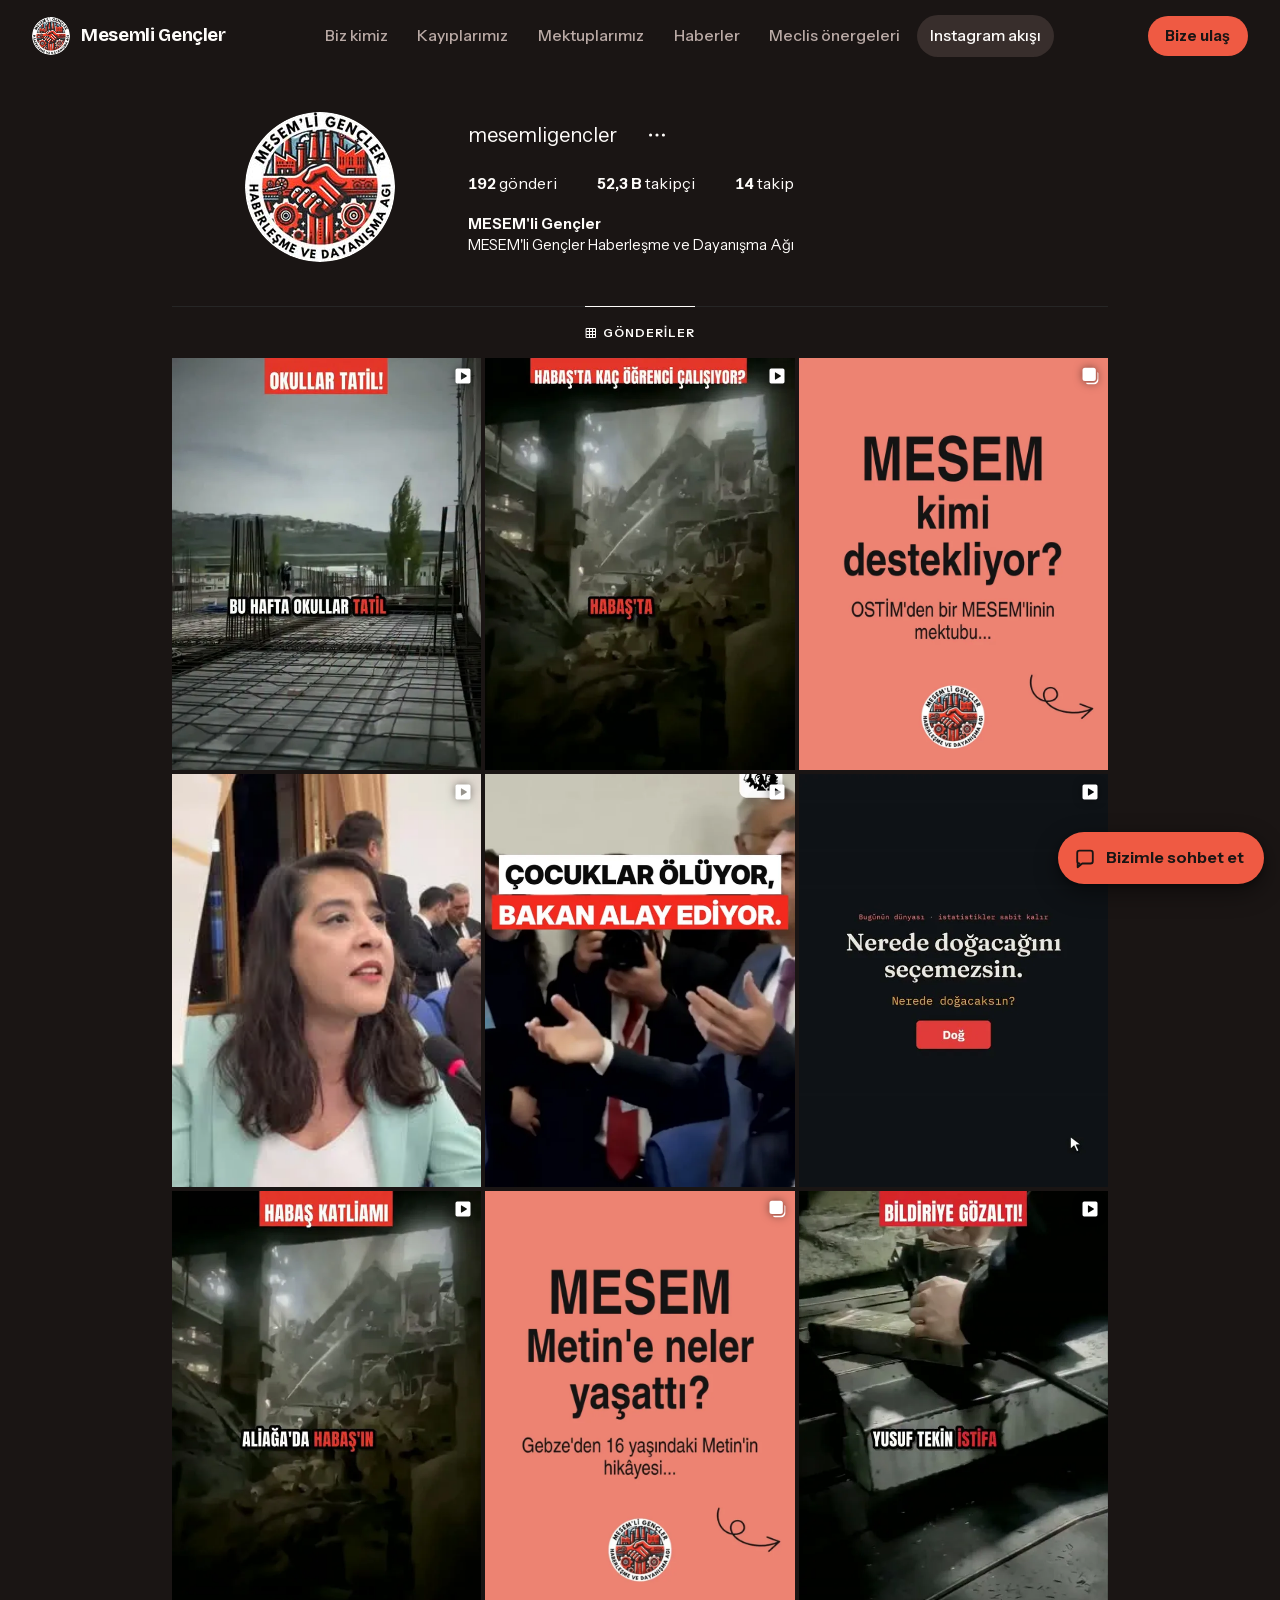
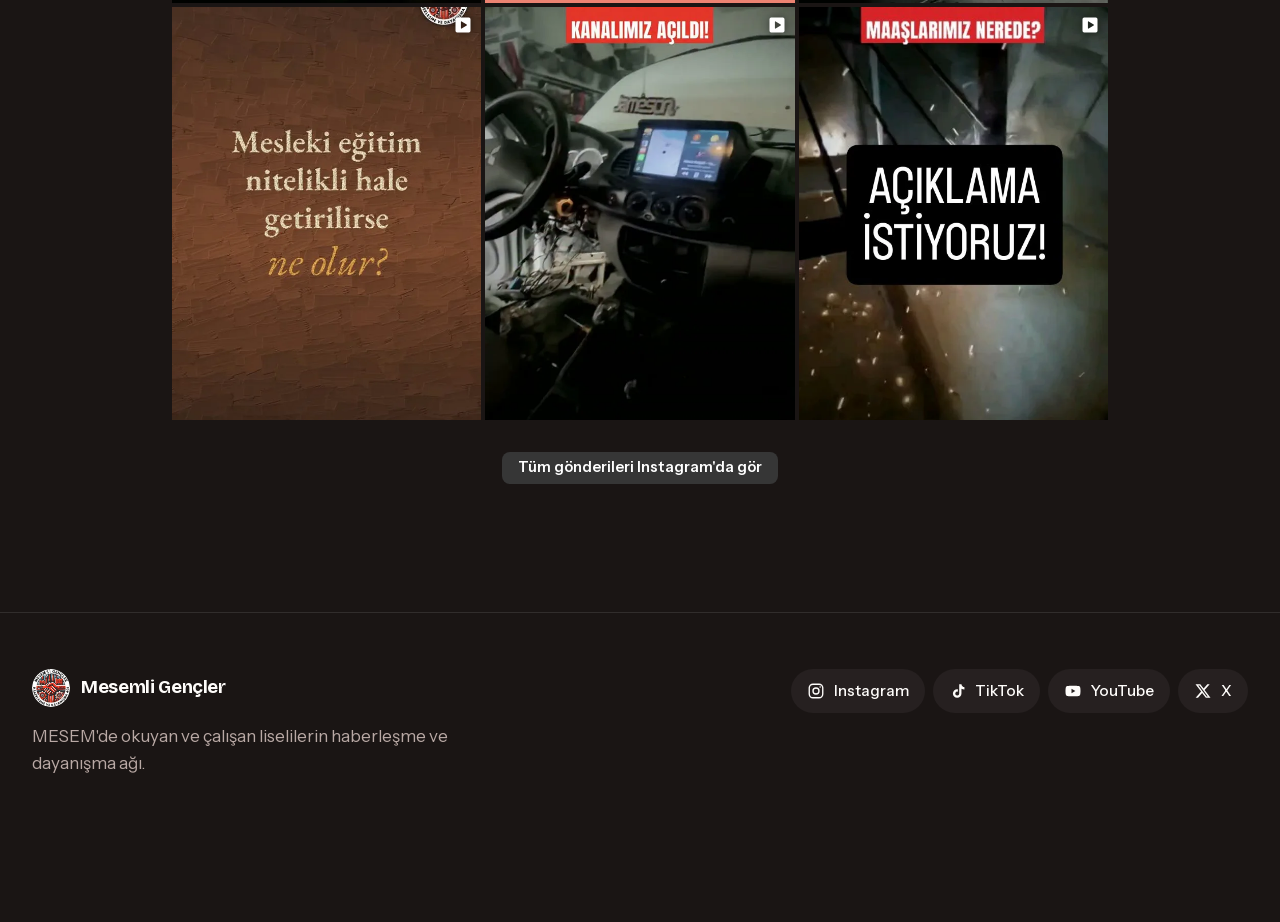
==== akis.html @ e4f3b1f0 "feat: Mesemli Gençler kampanya sitesi ilk sürüm Co-Authored-By: Claude Sonnet 5.5 <noreply@anthropic" ====
<!doctype html>
<html lang="tr">
<head>
  <meta charset="utf-8">
  <meta name="viewport" content="width=device-width, initial-scale=1">
  <title>Instagram akışı | Mesemli Gençler</title>
  <meta name="description" content="Mesemli Gençler Instagram paylaşımları.">
  <meta name="theme-color" content="#1a1514">
  <link rel="icon" href="assets/logo/profile.jpg">
  <link rel="stylesheet" href="css/site.css?v=202611180322">
  <link rel="stylesheet" href="css/carousel.css?v=202611180322">
  <link rel="stylesheet" href="css/insta.css?v=202611180322">

  <!--meta-->
  <link rel="canonical" href="https://voltran.space/mesemli-gencler/akis.html">
  <meta property="og:type" content="website">
  <meta property="og:locale" content="tr_TR">
  <meta property="og:site_name" content="Mesemli Gençler">
  <meta property="og:title" content="Instagram akışı | Mesemli Gençler">
  <meta property="og:description" content="Mesemli Gençler Instagram paylaşımları.">
  <meta property="og:url" content="https://voltran.space/mesemli-gencler/akis.html">
  <meta property="og:image" content="https://voltran.space/mesemli-gencler/og.jpg">
  <meta property="og:image:width" content="1200">
  <meta property="og:image:height" content="630">
  <meta property="og:image:alt" content="Mesemli Gençler: MESEM çocuk işçiliğidir.">
  <meta name="twitter:card" content="summary_large_image">
  <link rel="stylesheet" href="css/bot.css?v=202611180322">
  <!--/meta-->
</head>
<body data-page="akis">
  <!--header-->
  <header class="site-header">
    <div class="wrap site-header__inner">
      <a class="brand" href="./"><img src="assets/logo/profile.jpg" alt="" width="38" height="38">Mesemli Gençler</a>
      <nav class="nav" aria-label="Ana menü"><a href="biz-kimiz.html">Biz kimiz</a><a href="kayiplar.html">Kayıplarımız</a><a href="mektuplar.html">Mektuplarımız</a><a href="haberler.html">Haberler</a><a href="onergeler.html">Meclis önergeleri</a><a href="akis.html" aria-current="page">Instagram akışı</a></nav>
      <div class="header-actions">
        <a class="nav-cta" href="iletisim.html">Bize ulaş</a>
        
        <button class="menu-btn" type="button" aria-expanded="false" aria-controls="mobile-menu" aria-label="Menüyü aç"><span></span><span></span><span></span></button>
      </div>
    </div>
  </header>
  <div class="mobile-menu" id="mobile-menu">
    <nav aria-label="Mobil menü"><a href="./">Talepler</a><a href="biz-kimiz.html">Biz kimiz</a><a href="kayiplar.html">Kayıplarımız</a><a href="mektuplar.html">Mektuplarımız</a><a href="haberler.html">Haberler</a><a href="onergeler.html">Meclis önergeleri</a><a href="akis.html" aria-current="page">Instagram akışı</a></nav>
    <a class="mobile-menu__cta" href="iletisim.html">Bize ulaş</a>
    <div class="social"><a href="https://www.instagram.com/mesemligencler/" target="_blank" rel="noopener"><svg viewBox="0 0 24 24" fill="none" stroke="currentColor" stroke-width="1.8" aria-hidden="true"><rect x="3" y="3" width="18" height="18" rx="5"/><circle cx="12" cy="12" r="4"/><circle cx="17.5" cy="6.5" r="1" fill="currentColor" stroke="none"/></svg><span>Instagram</span></a><a href="https://www.tiktok.com/@mesemligencler" target="_blank" rel="noopener"><svg viewBox="0 0 24 24" fill="currentColor" aria-hidden="true"><path d="M16.6 3c.4 2.2 1.8 3.7 4 4v3.1c-1.5 0-2.9-.4-4-1.1v6.3a5.7 5.7 0 1 1-5.7-5.7c.3 0 .6 0 .9.1v3.2a2.6 2.6 0 1 0 1.8 2.4V3h3Z"/></svg><span>TikTok</span></a><a href="https://www.youtube.com/@MESEMliGencler2024" target="_blank" rel="noopener"><svg viewBox="0 0 24 24" fill="currentColor" aria-hidden="true"><path d="M21.6 7.2a2.5 2.5 0 0 0-1.8-1.8C18.2 5 12 5 12 5s-6.2 0-7.8.4A2.5 2.5 0 0 0 2.4 7.2C2 8.8 2 12 2 12s0 3.2.4 4.8a2.5 2.5 0 0 0 1.8 1.8C5.8 19 12 19 12 19s6.2 0 7.8-.4a2.5 2.5 0 0 0 1.8-1.8c.4-1.6.4-4.8.4-4.8s0-3.2-.4-4.8ZM10 15V9l5.2 3L10 15Z"/></svg><span>YouTube</span></a><a href="https://x.com/isigmeclisi" target="_blank" rel="noopener"><svg viewBox="0 0 24 24" fill="currentColor" aria-hidden="true"><path d="M17.8 3h3.1l-6.8 7.7L22 21h-6.2l-4.9-6.3L5.3 21H2.2l7.3-8.3L2 3h6.4l4.4 5.8L17.8 3Zm-1.1 16.2h1.7L7.4 4.7H5.6l11.1 14.5Z"/></svg><span>X</span></a></div>
  </div>
  <!--/header-->

  <main>
    <h1 class="visually-hidden">Instagram akışı: paylaşımlarımız</h1>
    <div class="ig" data-ig></div>
  </main>
  <!--footer-->
  <footer class="site-footer">
    <div class="wrap">
      <div class="site-footer__top">
        <div class="site-footer__brand">
          <a class="brand" href="./"><img src="assets/logo/profile.jpg" alt="" width="38" height="38">Mesemli Gençler</a>
          <p>MESEM'de okuyan ve çalışan liselilerin haberleşme ve dayanışma ağı.</p>
        </div>
        <div class="social"><a href="https://www.instagram.com/mesemligencler/" target="_blank" rel="noopener"><svg viewBox="0 0 24 24" fill="none" stroke="currentColor" stroke-width="1.8" aria-hidden="true"><rect x="3" y="3" width="18" height="18" rx="5"/><circle cx="12" cy="12" r="4"/><circle cx="17.5" cy="6.5" r="1" fill="currentColor" stroke="none"/></svg><span>Instagram</span></a><a href="https://www.tiktok.com/@mesemligencler" target="_blank" rel="noopener"><svg viewBox="0 0 24 24" fill="currentColor" aria-hidden="true"><path d="M16.6 3c.4 2.2 1.8 3.7 4 4v3.1c-1.5 0-2.9-.4-4-1.1v6.3a5.7 5.7 0 1 1-5.7-5.7c.3 0 .6 0 .9.1v3.2a2.6 2.6 0 1 0 1.8 2.4V3h3Z"/></svg><span>TikTok</span></a><a href="https://www.youtube.com/@MESEMliGencler2024" target="_blank" rel="noopener"><svg viewBox="0 0 24 24" fill="currentColor" aria-hidden="true"><path d="M21.6 7.2a2.5 2.5 0 0 0-1.8-1.8C18.2 5 12 5 12 5s-6.2 0-7.8.4A2.5 2.5 0 0 0 2.4 7.2C2 8.8 2 12 2 12s0 3.2.4 4.8a2.5 2.5 0 0 0 1.8 1.8C5.8 19 12 19 12 19s6.2 0 7.8-.4a2.5 2.5 0 0 0 1.8-1.8c.4-1.6.4-4.8.4-4.8s0-3.2-.4-4.8ZM10 15V9l5.2 3L10 15Z"/></svg><span>YouTube</span></a><a href="https://x.com/isigmeclisi" target="_blank" rel="noopener"><svg viewBox="0 0 24 24" fill="currentColor" aria-hidden="true"><path d="M17.8 3h3.1l-6.8 7.7L22 21h-6.2l-4.9-6.3L5.3 21H2.2l7.3-8.3L2 3h6.4l4.4 5.8L17.8 3Zm-1.1 16.2h1.7L7.4 4.7H5.6l11.1 14.5Z"/></svg><span>X</span></a></div>
      </div>
    </div>
  </footer>
  <!--/footer-->


  <script src="js/data.js?v=202611180322"></script>
  <script src="js/common.js?v=202611180322"></script>
  <script src="js/carousel.js?v=202611180322"></script>
  <script src="js/pages/akis.js?v=202611180322"></script>

  <!--bot-->
  <script src="js/reveal.js?v=202611180322"></script>
  <script src="js/bot-tree.js?v=202611180322"></script>
  <script src="js/bot.js?v=202611180322"></script>
  <!--/bot-->
</body>
</html>
---- css/site.css ----
/* Mesemli Gençler — site stilleri. Renkler logo paletinden (tokens.css). */
@import url("tokens.css?v=202611180322");

*,
*::before,
*::after { box-sizing: border-box; }

html { -webkit-text-size-adjust: 100%; scroll-behavior: smooth; }
@media (prefers-reduced-motion: reduce) { html { scroll-behavior: auto; } }

body {
  margin: 0;
  background: var(--bg);
  color: var(--ink);
  font-family: var(--font-body);
  font-size: 1.0625rem;
  line-height: 1.6;
  -webkit-font-smoothing: antialiased;
  text-rendering: optimizeLegibility;
}

img { max-width: 100%; display: block; }
a { color: inherit; text-decoration-color: var(--line-strong); text-underline-offset: 0.2em; }
a:hover { text-decoration-color: currentColor; }
:focus-visible { outline: 2px solid var(--c1); outline-offset: 3px; border-radius: 4px; }

h1, h2, h3 {
  font-family: var(--font-display);
  font-weight: 700;
  line-height: 1.02;
  letter-spacing: -0.025em;
  margin: 0;
  text-wrap: balance;
}
p { margin: 0 0 1em; text-wrap: pretty; }

.wrap { width: min(100% - 2rem, var(--max)); margin-inline: auto; }
.wrap--text { width: min(100% - 2rem, 44rem); margin-inline: auto; }
.visually-hidden {
  position: absolute; width: 1px; height: 1px; overflow: hidden;
  clip-path: inset(50%); white-space: nowrap;
}
::selection { background: color-mix(in oklab, var(--c1) 70%, transparent); color: #fff; }
html { scrollbar-color: var(--surface-2) var(--bg); }

/* ---------- Header ---------- */
.site-header {
  position: fixed; inset: 0 0 auto 0; z-index: 50;
  transition: background-color .3s ease, border-color .3s ease;
  border-bottom: 1px solid transparent;
}
.site-header.is-scrolled {
  background: color-mix(in oklab, var(--bg) 82%, transparent);
  backdrop-filter: blur(14px) saturate(140%);
  -webkit-backdrop-filter: blur(14px) saturate(140%);
  border-bottom-color: var(--line);
}
.site-header__inner {
  display: flex; align-items: center; justify-content: space-between;
  height: var(--header-h); gap: 1.5rem;
}
.brand {
  display: flex; align-items: center; gap: .7rem;
  text-decoration: none; font-family: var(--font-display);
  font-weight: 700; font-size: 1.15rem; letter-spacing: -0.02em;
}
.brand img { width: 38px; height: 38px; border-radius: 50%; }

.nav { display: flex; gap: .25rem; }
.brand, .nav a, .nav-cta { white-space: nowrap; }
.nav a {
  text-decoration: none; font-weight: 500; font-size: .98rem;
  padding: .5rem .8rem; border-radius: 999px; color: var(--muted);
  transition: color .2s ease, background-color .2s ease;
}
.nav a:hover { color: var(--ink); background: var(--surface); }
.nav a[aria-current="page"] { color: var(--ink); background: var(--surface-2); }

.header-actions { display: flex; align-items: center; gap: .5rem; }
.nav-cta {
  display: inline-flex; align-items: center; min-height: 40px; padding: 0 1.1rem; margin-left: .5rem; border-radius: 999px;
  background: var(--c1); color: #1a1514; font-weight: 650; font-size: .95rem; text-decoration: none;
  transition: background-color .2s ease, transform .15s ease;
}
.nav-cta:hover { background: #ff7058; transform: translateY(-1px); }
.nav-cta[aria-current="page"] { background: var(--ink); }
.mobile-menu__cta {
  display: flex; align-items: center; justify-content: center; min-height: 56px; margin: 2.25rem 0 0; border-radius: 999px;
  background: var(--c1); color: #1a1514; font-weight: 650; font-size: 1.1rem; text-decoration: none;
}
.menu-btn, .search-btn {
  display: none; width: 44px; height: 44px; border: 0; padding: 0;
  background: var(--surface); color: var(--ink); border-radius: 50%;
  cursor: pointer; position: relative;
}
.search-btn svg {
  position: absolute; inset: 0; margin: auto; width: 22px; height: 22px;
  fill: none; stroke: currentColor; stroke-width: 2; stroke-linecap: round; stroke-linejoin: round;
  transition: opacity .2s ease, rotate .3s cubic-bezier(.16, 1, .3, 1);
}
.search-btn__close { opacity: 0; rotate: -90deg; }
.search-btn[aria-expanded="true"] .search-btn__find { opacity: 0; rotate: 90deg; }
.search-btn[aria-expanded="true"] .search-btn__close { opacity: 1; rotate: 0deg; }
.menu-btn span {
  position: absolute; left: 13px; right: 13px; height: 2px; background: currentColor;
  border-radius: 2px; transition: transform .3s ease, opacity .2s ease;
}
.menu-btn span:nth-child(1) { top: 16px; }
.menu-btn span:nth-child(2) { top: 21px; }
.menu-btn span:nth-child(3) { top: 26px; }
.menu-open .menu-btn span:nth-child(1) { transform: translateY(5px) rotate(45deg); }
.menu-open .menu-btn span:nth-child(2) { opacity: 0; }
.menu-open .menu-btn span:nth-child(3) { transform: translateY(-5px) rotate(-45deg); }

.mobile-menu {
  position: fixed; inset: 0; z-index: 40; background: var(--bg);
  padding: calc(var(--header-h) + 2rem) 1.25rem calc(1.5rem + env(safe-area-inset-bottom));
  display: flex; flex-direction: column; justify-content: flex-start; overflow-y: auto;
  opacity: 0; visibility: hidden; transition: opacity .25s ease, visibility .25s;
}
.menu-open .mobile-menu { opacity: 1; visibility: visible; }
.mobile-menu nav { display: flex; flex-direction: column; }
.mobile-menu nav a {
  font-family: var(--font-display); font-weight: 700; font-size: clamp(2rem, 10vw, 3rem);
  letter-spacing: -0.03em; text-decoration: none; padding: .2rem 0; line-height: 1.15;
}
.mobile-menu nav a[aria-current="page"] { color: var(--c1); }
/* Menünün altında sosyal medya düğmeleri: ortalı ve daha küçük */
.mobile-menu .social { margin-top: auto; padding-top: 2rem; justify-content: center; gap: .4rem .3rem; }
.mobile-menu .social a { min-height: 38px; padding: 0 .6rem; gap: .3rem; font-size: .78rem; }
.mobile-menu .social svg { width: 14px; height: 14px; }
body.menu-open { overflow: hidden; }

@media (max-width: 1160px) {
  .nav, .nav-cta { display: none; }
  .menu-btn, .search-btn { display: block; }
}

/* ---------- Social ---------- */
.social { display: flex; gap: .5rem; flex-wrap: wrap; }
.social a {
  display: inline-flex; align-items: center; gap: .55rem; text-decoration: none;
  min-height: 44px; padding: 0 1rem; border-radius: 999px; background: var(--surface);
  font-weight: 500; font-size: .95rem; transition: background-color .2s ease;
}
.social a:hover { background: var(--surface-2); }
.social svg { width: 18px; height: 18px; flex: none; }

/* ---------- Footer ---------- */
/* Altta, sabit sohbet düğmesinin (52px + kenar boşlukları) altında kalan sosyal medya düğmeleri için pay bırakılır */
.site-footer { border-top: 1px solid var(--line); margin-top: 8rem; padding: 3.5rem 0 calc(2.5rem + 5.5rem + env(safe-area-inset-bottom)); }
.site-footer__top { display: flex; justify-content: space-between; align-items: flex-start; gap: 2rem; flex-wrap: wrap; }
.site-footer__brand { max-width: 26rem; }
.site-footer__brand p { color: var(--muted); margin-top: 1rem; }
.site-footer__bottom { margin-top: 3rem; color: var(--muted); font-size: .9rem; }

/* ---------- Hero (ana sayfa) ---------- */
.hero { position: relative; min-height: 100svh; display: grid; align-items: end; overflow: hidden; }
.hero canvas { position: absolute; inset: 0; width: 100%; height: 100%; }
.hero__content { position: relative; padding-bottom: clamp(3rem, 9vh, 6rem); pointer-events: none; }
.hero__content a { pointer-events: auto; }
.hero h1 { font-size: clamp(3rem, 9vw, 8rem); max-width: 10ch; }
/* Ağ başlığın arkasından geçerken okunurluğu korur */
.hero h1, .hero__lead { text-shadow: 0 0 24px var(--bg), 0 0 48px var(--bg); }
.hero__lead { margin-top: 1.5rem; max-width: 34rem; font-size: clamp(1.05rem, 1.6vw, 1.3rem); color: var(--muted); }
.hero__actions { margin-top: 2rem; display: flex; gap: .75rem; flex-wrap: wrap; }

.btn {
  display: inline-flex; align-items: center; justify-content: center; gap: .5rem;
  min-height: 48px; padding: 0 1.4rem; border-radius: 999px; font-weight: 600;
  text-decoration: none; background: var(--ink); color: var(--bg);
  transition: transform .15s ease, background-color .2s ease;
}
.btn:hover { transform: translateY(-1px); }
.btn:active { transform: translateY(0); }
.btn--ghost { background: var(--surface); color: var(--ink); }
.btn--ghost:hover { background: var(--surface-2); }

/* ---------- Talepler ---------- */
.section { padding-top: clamp(5rem, 12vh, 9rem); }
.section > .wrap > h2 { font-size: clamp(2.2rem, 5vw, 4rem); margin-bottom: 2.5rem; }

.demands { list-style: none; margin: 0; padding: 0; }
.demands li {
  display: grid; grid-template-columns: 1.25rem minmax(0, 1fr); gap: 1.25rem;
  padding: 1.6rem 0; border-top: 1px solid var(--line);
}
.demands li:last-child { border-bottom: 1px solid var(--line); }
.demands .dot { width: 14px; height: 14px; border-radius: 50%; margin-top: .6em; background: var(--dot); box-shadow: 0 0 22px var(--dot); }
.demands strong {
  display: block; font-family: var(--font-display); font-weight: 600;
  font-size: clamp(1.4rem, 2.8vw, 2.2rem); line-height: 1.12; letter-spacing: -0.02em;
}
.demands p { margin: .6rem 0 0; color: var(--muted); max-width: 44rem; }

.toll {
  display: grid; grid-template-columns: minmax(0, 1fr) auto; gap: 2rem; align-items: end;
}
.toll p { font-family: var(--font-display); font-weight: 600; font-size: clamp(1.6rem, 3.6vw, 3rem); line-height: 1.1; letter-spacing: -0.025em; margin: 0; max-width: 22ch; }
.toll .n { color: var(--c1); }
@media (max-width: 700px) { .toll { grid-template-columns: 1fr; } }

/* ---------- Alt sayfa başlığı ---------- */
.page-head { padding-top: calc(var(--header-h) + clamp(3rem, 10vh, 6rem)); padding-bottom: 2.5rem; }
.page-head h1 { font-size: clamp(2.8rem, 7.5vw, 6rem); max-width: 14ch; }
.page-head p { margin-top: 1.25rem; color: var(--muted); max-width: 40rem; font-size: 1.15rem; }

/* ---------- Filtreler ---------- */
.filters { display: flex; flex-wrap: wrap; gap: .5rem; margin-bottom: 1.5rem; }
.chip {
  border: 0; cursor: pointer; font: inherit; font-size: .95rem; font-weight: 500;
  min-height: 40px; padding: 0 1rem; border-radius: 999px; background: var(--surface); color: var(--muted);
  transition: background-color .2s ease, color .2s ease;
}
.chip:hover { color: var(--ink); }
.chip[aria-pressed="true"] { background: var(--ink); color: var(--bg); }
.search {
  width: 100%; max-width: 26rem; min-height: 48px; padding: 0 1.1rem; margin-bottom: 1rem;
  border-radius: 999px; border: 1px solid var(--line-strong); background: transparent; color: var(--ink); font: inherit;
}
.search::placeholder { color: var(--muted); }
.count { color: var(--muted); font-size: .95rem; margin-bottom: 1rem; }

/* ---------- Kayıplar ---------- */
.year { display: grid; grid-template-columns: 10rem minmax(0, 1fr); gap: 2rem; padding: 3rem 0; border-top: 1px solid var(--line); }
.year h2 { font-size: clamp(2.5rem, 5vw, 4rem); margin: 0; color: var(--muted); }
.year__count { color: var(--muted); font-size: .95rem; margin-top: .5rem; line-height: 1.5; }
.year__count span { display: block; white-space: nowrap; }
.names { display: flex; flex-wrap: wrap; gap: .3rem .55rem; list-style: none; margin: 0; padding: 0; align-content: flex-start; }
.name {
  font: inherit; font-size: clamp(1rem, 1.6vw, 1.15rem); font-weight: 500; line-height: 1.35;
  color: var(--ink); opacity: .82; background: none; border: 0; padding: .15rem .25rem;
  cursor: pointer; border-radius: 6px; text-align: left; display: inline-flex; align-items: center; gap: .4rem;
  transition: color .15s ease, opacity .15s ease;
}
.name:hover, .name[aria-expanded="true"] { opacity: 1; color: var(--c1); }
.name__mesem { width: 7px; height: 7px; border-radius: 50%; background: var(--c1); flex: none; }
.legend { display: inline-flex; align-items: center; gap: .5rem; }
.legend .name__mesem { display: inline-block; }
.name-detail { flex-basis: 100%; background: var(--surface); border-radius: 14px; padding: 1.1rem 1.25rem; margin: .4rem 0 .8rem; color: var(--muted); }
.name-detail b { color: var(--ink); }
@media (max-width: 700px) { .year { grid-template-columns: minmax(0, 1fr); gap: 1rem; } }

/* ---------- Metin sayfası ---------- */
.prose { font-size: 1.15rem; }
.prose p { margin-bottom: 1.3em; }
.prose h2 { font-size: clamp(1.7rem, 3vw, 2.3rem); margin: 2.2em 0 .8em; }
.prose .big { font-family: var(--font-display); font-weight: 600; font-size: clamp(1.5rem, 3vw, 2.1rem); line-height: 1.2; letter-spacing: -0.02em; }

.empty { color: var(--muted); padding: 2rem 0; }

@media (prefers-reduced-motion: reduce) {
  *, *::before, *::after { transition-duration: .01ms !important; animation-duration: .01ms !important; }
}

/* ---------- Kaydırınca beliren öğeler (js/reveal.js) ---------- */
.reveal {
  opacity: 0; transform: translateY(26px);
  transition: opacity .75s cubic-bezier(.16, 1, .3, 1), transform .75s cubic-bezier(.16, 1, .3, 1);
  transition-delay: var(--reveal-delay, 0ms);
}
.reveal--scale { transform: translateY(14px) scale(.96); }
.reveal.is-in { opacity: 1; transform: none; }
@media (prefers-reduced-motion: reduce) {
  .reveal { opacity: 1; transform: none; transition: none; }
}
---- css/carousel.css ----
/* Kaydırmalı slayt (js/carousel.js): önerge kartları ve Instagram penceresi kullanır. */
.carousel { position: relative; }
.carousel__track {
  display: flex; height: 100%; overflow-x: auto; overflow-y: hidden;
  scroll-snap-type: x mandatory; scroll-behavior: smooth; scrollbar-width: none; overscroll-behavior-x: contain;
}
.carousel__track::-webkit-scrollbar { display: none; }
.carousel__track:focus-visible { outline: 2px solid var(--c1); outline-offset: -2px; }
.carousel__slide { flex: 0 0 100%; height: 100%; scroll-snap-align: start; scroll-snap-stop: always; }
.carousel__prev, .carousel__next {
  position: absolute; top: 50%; translate: 0 -50%; z-index: 3;
  width: 30px; height: 30px; border-radius: 50%; border: 0; padding: 0; cursor: pointer;
  display: grid; place-items: center; background: rgb(255 255 255 / .88); color: #111;
  box-shadow: 0 2px 8px rgb(0 0 0 / .3); opacity: 0; transition: opacity .2s ease;
}
.carousel__prev { left: 10px; } .carousel__next { right: 10px; }
.carousel__prev svg, .carousel__next svg { width: 16px; height: 16px; fill: none; stroke: currentColor; stroke-width: 2.4; stroke-linecap: round; stroke-linejoin: round; }
.carousel:hover .carousel__prev, .carousel:hover .carousel__next,
.carousel__prev:focus-visible, .carousel__next:focus-visible { opacity: 1; }
@media (hover: none) { .carousel__prev, .carousel__next { display: none; } }
.carousel__dots {
  position: absolute; left: 50%; bottom: 10px; translate: -50% 0; z-index: 3;
  display: flex; gap: 4px; padding: 4px 6px; border-radius: 99px; background: rgb(0 0 0 / .32);
}
.carousel__dots span { width: 6px; height: 6px; border-radius: 50%; background: rgb(255 255 255 / .45); transition: background-color .2s ease; }
.carousel__dots span.is-on { background: #fff; }
.carousel__count {
  position: absolute; top: 12px; right: 12px; z-index: 3; padding: .2rem .55rem; border-radius: 99px;
  background: rgb(0 0 0 / .6); color: #fff; font-size: .78rem; font-weight: 600; font-variant-numeric: tabular-nums;
}
---- css/insta.css ----
/* Akış: Instagram profilinin koyu temalı kopyası (profil başlığı, ızgara, gönderi penceresi).
   Örnek: genchayat.net/gonderiler. Renkler Instagram'ın koyu temasından. */

.ig {
  --ig-bg: #000;
  --ig-line: #262626;
  --ig-muted: #a8a8a8;
  --ig-link: #e0f1ff;
  --ig-blue: #0095f6;
  width: min(100% - 2rem, 58.5rem); margin-inline: auto;
  padding-top: calc(var(--header-h) + 2.5rem);
}

/* ---------- Profil başlığı ---------- */
.ig-profile { display: grid; grid-template-columns: minmax(0, 18.5rem) minmax(0, 1fr); align-items: center; padding-bottom: 2.75rem; }
/* Logo halkasız, olduğu gibi görünür */
.ig-avatar { justify-self: center; width: 150px; height: 150px; border-radius: 50%; }
.ig-avatar img { width: 100%; height: 100%; border-radius: 50%; object-fit: cover; display: block; }
.ig-info { display: grid; gap: 1.1rem; min-width: 0; }
.ig-row { display: flex; align-items: center; gap: .6rem 1.25rem; flex-wrap: wrap; }
.ig-user { font-size: 1.25rem; font-weight: 400; margin: 0 .5rem 0 0; font-family: var(--font-body); letter-spacing: 0; }
.ig-btn {
  display: inline-flex; align-items: center; justify-content: center; min-height: 32px; padding: 0 1rem;
  border-radius: 8px; background: var(--ig-blue); color: #fff; font-weight: 600; font-size: .9rem; text-decoration: none;
}
.ig-btn:hover { background: #1877f2; }
.ig-btn--ghost { background: #363636; }
.ig-btn--ghost:hover { background: #262626; }
.ig-stats { display: flex; gap: 2.5rem; list-style: none; margin: 0; padding: 0; font-size: 1rem; }
.ig-stats b { font-weight: 650; font-variant-numeric: tabular-nums; }
.ig-bio { font-size: .92rem; line-height: 1.45; }
.ig-bio b { display: block; font-weight: 650; }
.ig-bio span { color: var(--ink); }
.ig-dots { display: grid; place-items: center; width: 36px; height: 36px; margin-left: -.35rem; border-radius: 50%; color: var(--ink); transition: background-color .15s ease; }
.ig-dots:hover { background: var(--surface-2); }
.ig-dots:focus-visible { outline: 2px solid var(--ig-blue); outline-offset: -2px; }
.ig-dots svg { width: 22px; height: 22px; }

.ig-tabs { display: flex; justify-content: center; border-top: 1px solid var(--ig-line); }
.ig-tab {
  display: flex; align-items: center; gap: .4rem; height: 52px; margin-top: -1px; border-top: 1px solid var(--ink);
  font-size: .75rem; font-weight: 600; letter-spacing: .08em; color: var(--ink);
}
.ig-tab svg { width: 12px; height: 12px; }

/* ---------- Izgara ---------- */
.ig-grid { display: grid; grid-template-columns: repeat(3, minmax(0, 1fr)); gap: 4px; }
.ig-tile { position: relative; aspect-ratio: 3 / 4; overflow: hidden; background: var(--surface); border: 0; padding: 0; cursor: pointer; display: block; }
.ig-tile img { width: 100%; height: 100%; object-fit: cover; }
.ig-tile__type { position: absolute; top: 8px; right: 8px; width: 20px; height: 20px; color: #fff; filter: drop-shadow(0 0 4px rgb(0 0 0 / .5)); }
.ig-tile__hover {
  position: absolute; inset: 0; display: flex; align-items: center; justify-content: center; gap: 1.75rem;
  background: rgb(0 0 0 / .3); color: #fff; font-weight: 700; opacity: 0; transition: opacity .15s ease;
}
.ig-tile__hover span { display: inline-flex; align-items: center; gap: .4rem; }
.ig-tile__hover svg { width: 20px; height: 20px; fill: currentColor; }
.ig-tile:hover .ig-tile__hover, .ig-tile:focus-visible .ig-tile__hover { opacity: 1; }
.ig-tile:focus-visible { outline: 2px solid var(--ig-blue); outline-offset: -2px; }
.ig-more { text-align: center; margin-top: 2rem; }

/* ---------- Gönderi penceresi ---------- */
.ig-modal {
  width: 100vw; height: 100dvh; max-width: none; max-height: none; margin: 0; padding: 0; border: 0;
  background: transparent; color: var(--ink); overflow: hidden;
}
.ig-modal::backdrop { background: rgb(0 0 0 / .72); }
.ig-modal[open] { display: grid; place-items: center; }
.ig-close, .ig-nav {
  position: fixed; z-index: 5; border: 0; padding: 0; cursor: pointer; display: grid; place-items: center;
  background: none; color: #fff;
}
.ig-close { top: 14px; right: 14px; width: 40px; height: 40px; }
.ig-close svg { width: 26px; height: 26px; }
.ig-nav { top: 50%; translate: 0 -50%; width: 32px; height: 32px; border-radius: 50%; background: #fff; color: #000; }
.ig-nav svg { width: 18px; height: 18px; }
.ig-nav--prev { left: 20px; } .ig-nav--next { right: 20px; }
.ig-nav[hidden] { display: none; }
.ig-icon { fill: none; stroke: currentColor; stroke-width: 2; stroke-linecap: round; stroke-linejoin: round; }

.ig-stage { width: min(100vw - 140px, 1260px); height: min(100dvh - 60px, 900px); }
.ig-post { display: none; height: 100%; background: var(--ig-bg); border-radius: 4px; overflow: hidden; grid-template-columns: minmax(0, 1fr) 405px; }
.ig-post.is-active { display: grid; }
.ig-post__media { position: relative; background: #000; min-height: 0; }
.ig-post__media .carousel__track { height: 100%; }
.ig-post__media .carousel__slide { display: grid; place-items: center; }
.ig-post__media img, .ig-post__media video { max-width: 100%; max-height: 100%; width: auto; height: auto; display: block; }
.ig-post__media .carousel__dots { background: none; bottom: 14px; }
.ig-watch { position: absolute; left: 50%; bottom: 44px; translate: -50% 0; z-index: 4; box-shadow: 0 4px 16px rgb(0 0 0 / .45); white-space: nowrap; }
.ig-post__side { display: flex; flex-direction: column; min-height: 0; border-left: 1px solid var(--ig-line); }
.ig-head { display: flex; align-items: center; gap: .75rem; padding: 14px 16px; border-bottom: 1px solid var(--ig-line); font-size: .9rem; }
.ig-head img, .ig-cap img { width: 32px; height: 32px; border-radius: 50%; flex: none; }
.ig-head b, .ig-cap b { font-weight: 650; }
.ig-cap { flex: 1; overflow-y: auto; padding: 16px; display: flex; gap: .75rem; font-size: .9rem; line-height: 1.45; overscroll-behavior: contain; }
.ig-cap p { margin: 0; white-space: pre-line; overflow-wrap: anywhere; }
.ig-cap a { color: var(--ig-link); text-decoration: none; }
.ig-cap time { display: block; margin-top: .6rem; color: var(--ig-muted); font-size: .75rem; }
.ig-actions { border-top: 1px solid var(--ig-line); padding: 8px 16px 14px; }
.ig-actions__row { display: flex; align-items: center; gap: 1rem; height: 40px; }
.ig-actions__row svg { width: 24px; height: 24px; }
.ig-actions__row .ig-save { margin-left: auto; }
.ig-likes { font-weight: 650; font-size: .9rem; font-variant-numeric: tabular-nums; }
.ig-date { color: var(--ig-muted); font-size: .75rem; margin-top: .3rem; }
.ig-open { display: inline-block; margin-top: .6rem; color: var(--ig-blue); font-weight: 600; font-size: .85rem; text-decoration: none; }
.ig-open:hover { color: var(--ig-link); }

/* ---------- Mobil ---------- */
@media (max-width: 760px) {
  .ig { padding-top: calc(var(--header-h) + 1rem); width: 100%; }
  .ig-profile { grid-template-columns: auto minmax(0, 1fr); gap: 1.25rem; padding: 0 1rem 1.25rem; }
  .ig-avatar { width: 92px; height: 92px; }
  .ig-info { gap: .75rem; }
  .ig-stats { gap: 1.6rem; font-size: .9rem; }
  .ig-stats li { display: flex; flex-direction: column; line-height: 1.25; }
  .ig-bio { grid-column: 1 / -1; }
  .ig-grid { gap: 2px; }
  .ig-tile__hover { display: none; }

  .ig-modal::backdrop { background: var(--ig-bg); }
  .ig-modal[open] { display: block; background: var(--ig-bg); }
  .ig-nav { display: none; }
  .ig-close { top: 6px; right: 6px; color: var(--ink); z-index: 6; }
  .ig-stage { width: 100%; height: 100%; overflow-y: auto; overscroll-behavior: contain; padding-top: 52px; }
  .ig-modal__bar {
    position: fixed; inset: 0 0 auto; z-index: 5; height: 52px; display: flex; align-items: center; padding: 0 16px;
    background: var(--ig-bg); border-bottom: 1px solid var(--ig-line); font-weight: 650;
  }
  .ig-post, .ig-post.is-active { display: flex; flex-direction: column; height: auto; border-radius: 0; margin-bottom: 1rem; }
  .ig-post__side { display: contents; }
  .ig-head { order: -1; border: 0; padding: 10px 14px; }
  .ig-post__media { aspect-ratio: var(--ratio, 4 / 5); max-height: 75vh; }
  .ig-post__media .carousel__slide { height: 100%; }
  .ig-post__media img, .ig-post__media video { width: 100%; height: 100%; max-height: none; object-fit: contain; }
  .ig-actions { order: 2; border: 0; padding: 4px 14px 0; }
  .ig-cap { order: 3; padding: 6px 14px 14px; overflow: visible; }
  .ig-cap > img { display: none; }
}
@media (min-width: 761px) { .ig-modal__bar { display: none; } }
---- css/bot.css ----
/* Sohbet botu: sağ altta sabit düğme ve sohbet paneli. Dar ekranda panel tam ekran açılır. */

.bot { --bot-radius: 18px; }

.bot-launch {
  position: fixed; right: max(1rem, env(safe-area-inset-right)); bottom: max(1rem, env(safe-area-inset-bottom)); z-index: 45;
  display: inline-flex; align-items: center; gap: .6rem; min-height: 52px; padding: 0 1.25rem 0 1rem;
  border: 0; border-radius: 999px; cursor: pointer; font: inherit; font-weight: 650; font-size: 1rem;
  background: var(--c1); color: #1a1514;
  box-shadow: 0 8px 24px rgb(0 0 0 / .45), 0 2px 6px rgb(0 0 0 / .3);
  transition: transform .2s cubic-bezier(.16, 1, .3, 1), background-color .2s ease;
}
.bot-launch:hover { transform: translateY(-2px); background: #ff7058; }
.bot-launch:active { transform: translateY(0); }
.bot-launch svg { width: 22px; height: 22px; fill: none; stroke: currentColor; stroke-width: 2; stroke-linejoin: round; flex: none; }
.bot.is-open .bot-launch, .menu-open .bot-launch { display: none; }

.bot-panel {
  position: fixed; right: max(1rem, env(safe-area-inset-right)); bottom: max(1rem, env(safe-area-inset-bottom)); z-index: 60;
  width: min(23.5rem, calc(100vw - 2rem)); height: min(40rem, calc(100dvh - 2rem));
  display: flex; flex-direction: column; overflow: hidden;
  background: var(--bg); color: var(--ink); border: 1px solid var(--line-strong); border-radius: var(--bot-radius);
  box-shadow: 0 24px 60px rgb(0 0 0 / .6), 0 4px 12px rgb(0 0 0 / .4);
}
.bot-panel[hidden] { display: none; }

.bot-panel__head {
  display: flex; align-items: center; gap: .6rem; padding: .7rem .75rem; flex: none;
  background: var(--surface); border-bottom: 1px solid var(--line);
}
.bot-panel__head img { border-radius: 50%; flex: none; }
.bot-panel__who { display: flex; flex-direction: column; line-height: 1.2; margin-right: auto; min-width: 0; }
.bot-panel__who b { font-weight: 650; font-size: .98rem; }
.bot-panel__who small { color: var(--muted); font-size: .8rem; }
.bot-icon {
  width: 40px; height: 40px; flex: none; display: grid; place-items: center; border: 0; padding: 0; cursor: pointer;
  background: none; color: var(--muted); border-radius: 50%; transition: background-color .15s ease, color .15s ease;
}
.bot-icon:hover:not(:disabled) { background: var(--surface-2); color: var(--ink); }
.bot-icon:disabled { opacity: .3; cursor: default; }
.bot-icon svg { width: 20px; height: 20px; fill: none; stroke: currentColor; stroke-width: 2; stroke-linecap: round; stroke-linejoin: round; }

.bot-log {
  flex: 1; overflow-y: auto; padding: 1rem .9rem .5rem; display: flex; flex-direction: column; gap: .5rem;
  overscroll-behavior: contain; scrollbar-width: thin; scrollbar-color: var(--surface-2) transparent;
}
.bot-log:focus-visible { outline: none; }

.bot-msg { max-width: 86%; padding: .6rem .85rem; border-radius: 16px; font-size: .98rem; line-height: 1.5; overflow-wrap: anywhere; animation: bot-in .25s cubic-bezier(.16, 1, .3, 1); }
.bot-msg--bot { align-self: flex-start; background: var(--surface-2); border-bottom-left-radius: 5px; }
.bot-msg--user { align-self: flex-end; background: var(--c1); color: #1a1514; font-weight: 550; border-bottom-right-radius: 5px; }
.bot-msg--card { max-width: 100%; width: 100%; background: var(--surface); border: 1px solid var(--line-strong); }
.bot-msg--links { background: none; padding: 0; display: flex; flex-wrap: wrap; gap: .4rem; max-width: 100%; }
.bot-msg--typing { display: inline-flex; gap: 4px; align-items: center; padding: .8rem .9rem; }
.bot-msg--typing span { width: 6px; height: 6px; border-radius: 50%; background: var(--muted); animation: bot-dot 1s infinite ease-in-out; }
.bot-msg--typing span:nth-child(2) { animation-delay: .15s; }
.bot-msg--typing span:nth-child(3) { animation-delay: .3s; }

.bot-summary ul { margin: 0; padding-left: 1.1rem; }
.bot-summary li { margin: .15rem 0; }
.bot-link {
  display: inline-flex; align-items: center; min-height: 40px; padding: 0 1rem; border-radius: 999px;
  background: var(--ink); color: var(--bg); font-weight: 600; font-size: .92rem; text-decoration: none;
}
.bot-link:hover { background: #fff; }

.bot-choices {
  flex: none; display: flex; flex-direction: column; gap: .4rem; padding: .6rem .9rem .9rem;
  max-height: 46%; overflow-y: auto; border-top: 1px solid var(--line); background: var(--bg);
}
.bot-choices:empty { display: none; }
.bot-choice {
  font: inherit; font-size: .96rem; font-weight: 550; text-align: left; line-height: 1.35; cursor: pointer;
  min-height: 44px; padding: .55rem .95rem; border-radius: 14px; color: var(--ink); background: transparent;
  border: 1px solid var(--line-strong); transition: background-color .15s ease, border-color .15s ease;
}
.bot-choice:hover { background: var(--surface-2); border-color: var(--muted); }
.bot-choice:focus-visible { outline: 2px solid var(--c1); outline-offset: 2px; }

@keyframes bot-in { from { opacity: 0; transform: translateY(6px); } }
@keyframes bot-dot { 0%, 80%, 100% { opacity: .3; transform: translateY(0); } 40% { opacity: 1; transform: translateY(-3px); } }

@media (max-width: 640px) {
  .bot-launch { padding: 0 1.1rem 0 .9rem; }
  .bot-panel { inset: 0; width: 100%; height: 100dvh; border: 0; border-radius: 0; }
  .bot-choices { max-height: 52%; }
  body.bot-open { overflow: hidden; }
}
@media (prefers-reduced-motion: reduce) {
  .bot-msg, .bot-msg--typing span { animation: none; }
}
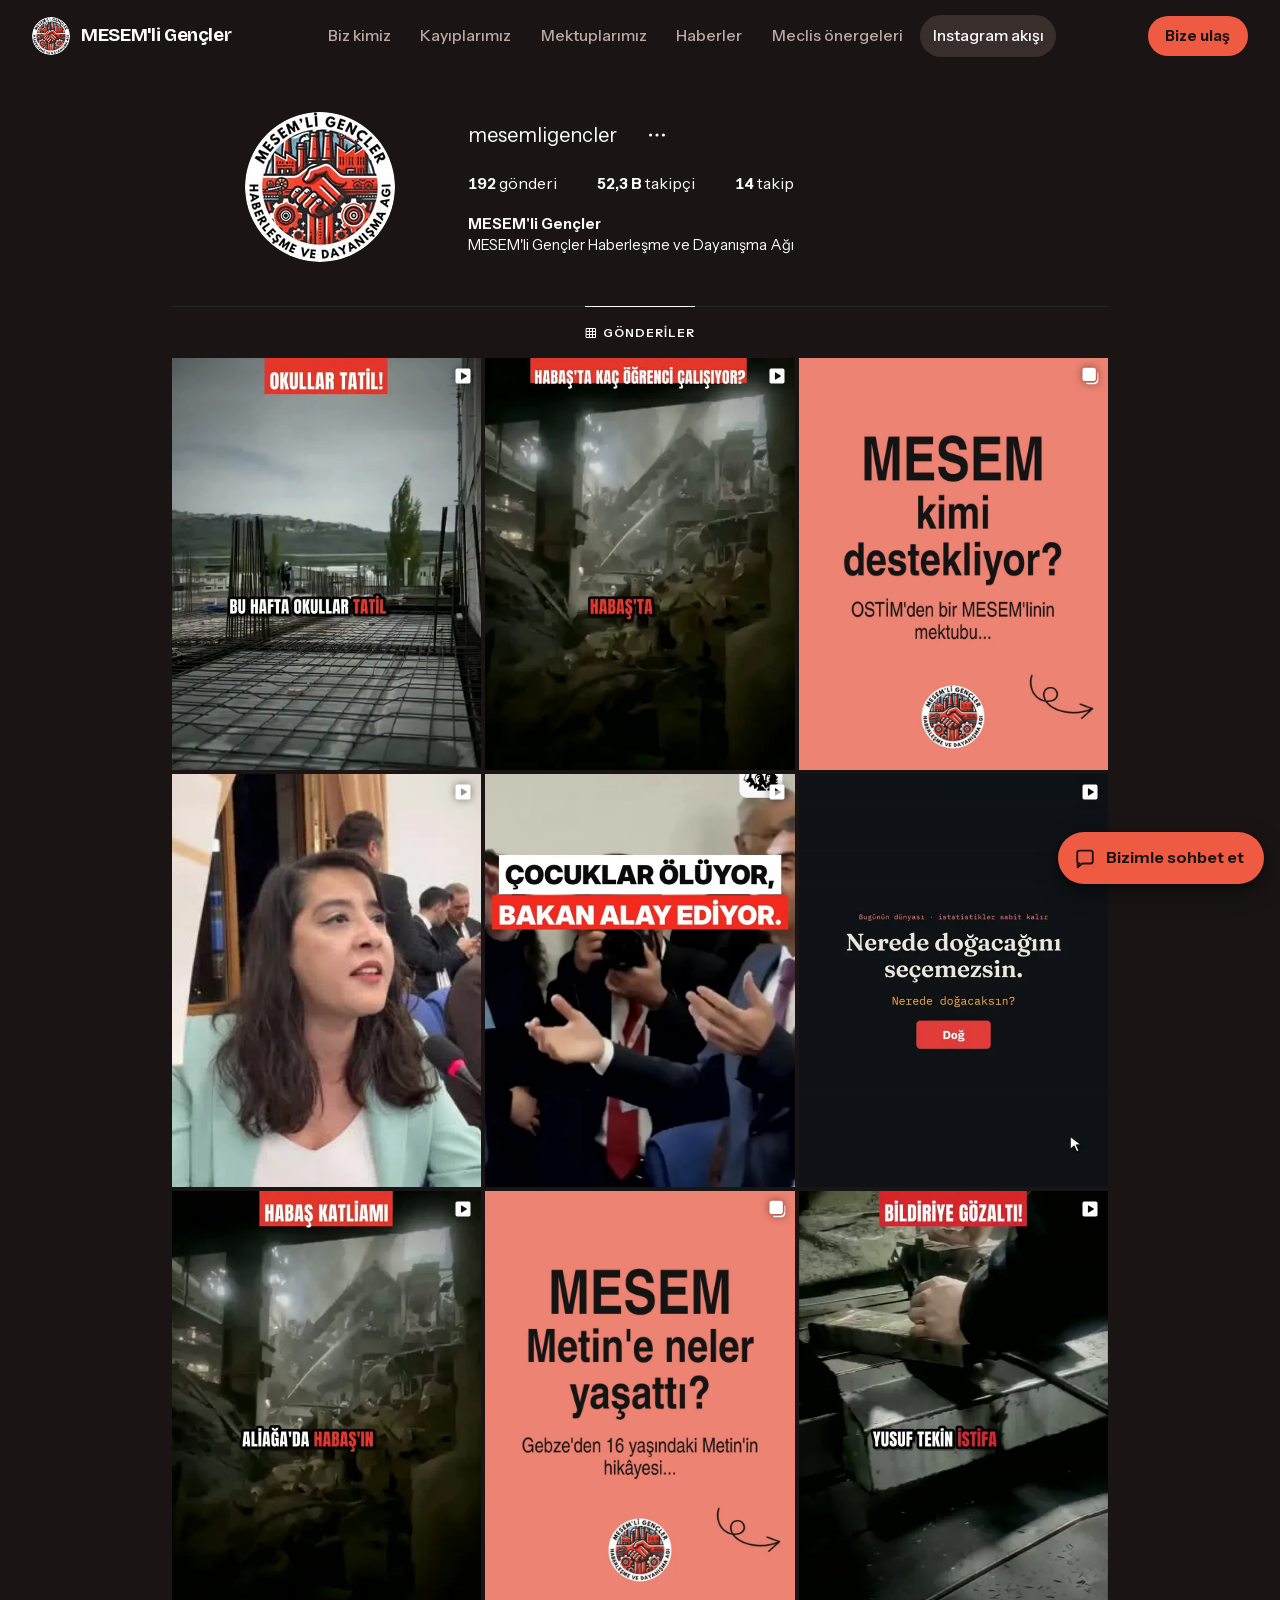
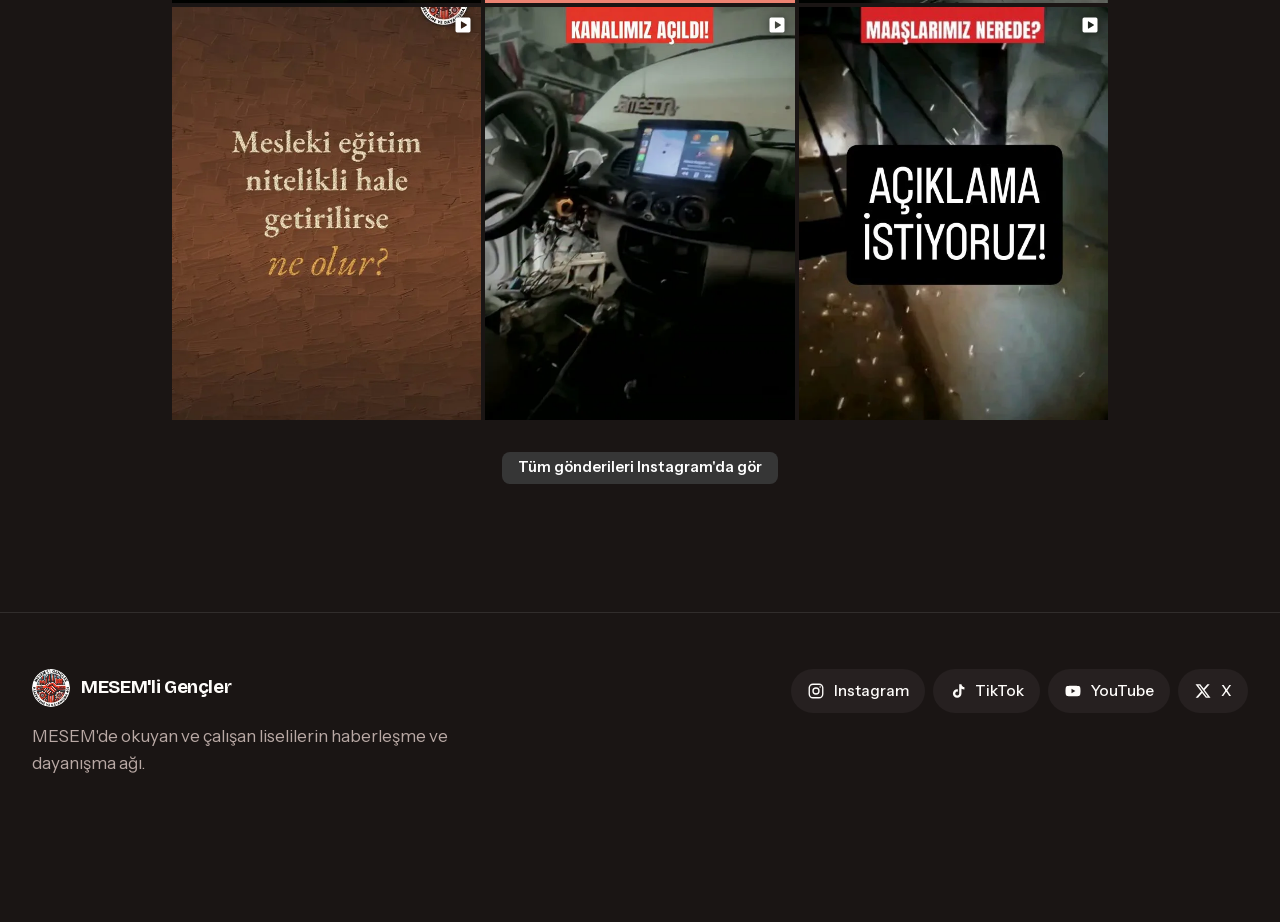
==== commit b09f3f48: "feat(frontend): rename site and update demands and work-days text (#4) Pages now say students work a" ====
--- a/akis.html
+++ b/akis.html
@@ -3,8 +3,8 @@
 <head>
   <meta charset="utf-8">
   <meta name="viewport" content="width=device-width, initial-scale=1">
-  <title>Instagram akışı | Mesemli Gençler</title>
-  <meta name="description" content="Mesemli Gençler Instagram paylaşımları.">
+  <title>Instagram akışı | MESEM'li Gençler</title>
+  <meta name="description" content="MESEM'li Gençler Instagram paylaşımları.">
   <meta name="theme-color" content="#1a1514">
   <link rel="icon" href="assets/logo/profile.jpg">
   <link rel="stylesheet" href="css/site.css?v=202611180322">
@@ -12,26 +12,26 @@
   <link rel="stylesheet" href="css/insta.css?v=202611180322">
 
   <!--meta-->
-  <link rel="canonical" href="https://voltran.space/mesemli-gencler/akis.html">
+  <link rel="canonical" href="https://mesemligencler.com/akis.html">
   <meta property="og:type" content="website">
   <meta property="og:locale" content="tr_TR">
-  <meta property="og:site_name" content="Mesemli Gençler">
-  <meta property="og:title" content="Instagram akışı | Mesemli Gençler">
-  <meta property="og:description" content="Mesemli Gençler Instagram paylaşımları.">
-  <meta property="og:url" content="https://voltran.space/mesemli-gencler/akis.html">
-  <meta property="og:image" content="https://voltran.space/mesemli-gencler/og.jpg">
+  <meta property="og:site_name" content="MESEM'li Gençler">
+  <meta property="og:title" content="Instagram akışı | MESEM&#x27;li Gençler">
+  <meta property="og:description" content="MESEM&#x27;li Gençler Instagram paylaşımları.">
+  <meta property="og:url" content="https://mesemligencler.com/akis.html">
+  <meta property="og:image" content="https://mesemligencler.com/og.jpg">
   <meta property="og:image:width" content="1200">
   <meta property="og:image:height" content="630">
-  <meta property="og:image:alt" content="Mesemli Gençler: MESEM çocuk işçiliğidir.">
+  <meta property="og:image:alt" content="MESEM&#x27;li Gençler: MESEM çocuk işçiliğidir.">
   <meta name="twitter:card" content="summary_large_image">
-  <link rel="stylesheet" href="css/bot.css?v=202611180322">
+  <link rel="stylesheet" href="css/bot.css?v=5">
   <!--/meta-->
 </head>
 <body data-page="akis">
   <!--header-->
   <header class="site-header">
     <div class="wrap site-header__inner">
-      <a class="brand" href="./"><img src="assets/logo/profile.jpg" alt="" width="38" height="38">Mesemli Gençler</a>
+      <a class="brand" href="./"><img src="assets/logo/profile.jpg" alt="" width="38" height="38">MESEM'li Gençler</a>
       <nav class="nav" aria-label="Ana menü"><a href="biz-kimiz.html">Biz kimiz</a><a href="kayiplar.html">Kayıplarımız</a><a href="mektuplar.html">Mektuplarımız</a><a href="haberler.html">Haberler</a><a href="onergeler.html">Meclis önergeleri</a><a href="akis.html" aria-current="page">Instagram akışı</a></nav>
       <div class="header-actions">
         <a class="nav-cta" href="iletisim.html">Bize ulaş</a>
@@ -43,7 +43,7 @@
   <div class="mobile-menu" id="mobile-menu">
     <nav aria-label="Mobil menü"><a href="./">Talepler</a><a href="biz-kimiz.html">Biz kimiz</a><a href="kayiplar.html">Kayıplarımız</a><a href="mektuplar.html">Mektuplarımız</a><a href="haberler.html">Haberler</a><a href="onergeler.html">Meclis önergeleri</a><a href="akis.html" aria-current="page">Instagram akışı</a></nav>
     <a class="mobile-menu__cta" href="iletisim.html">Bize ulaş</a>
-    <div class="social"><a href="https://www.instagram.com/mesemligencler/" target="_blank" rel="noopener"><svg viewBox="0 0 24 24" fill="none" stroke="currentColor" stroke-width="1.8" aria-hidden="true"><rect x="3" y="3" width="18" height="18" rx="5"/><circle cx="12" cy="12" r="4"/><circle cx="17.5" cy="6.5" r="1" fill="currentColor" stroke="none"/></svg><span>Instagram</span></a><a href="https://www.tiktok.com/@mesemligencler" target="_blank" rel="noopener"><svg viewBox="0 0 24 24" fill="currentColor" aria-hidden="true"><path d="M16.6 3c.4 2.2 1.8 3.7 4 4v3.1c-1.5 0-2.9-.4-4-1.1v6.3a5.7 5.7 0 1 1-5.7-5.7c.3 0 .6 0 .9.1v3.2a2.6 2.6 0 1 0 1.8 2.4V3h3Z"/></svg><span>TikTok</span></a><a href="https://www.youtube.com/@MESEMliGencler2024" target="_blank" rel="noopener"><svg viewBox="0 0 24 24" fill="currentColor" aria-hidden="true"><path d="M21.6 7.2a2.5 2.5 0 0 0-1.8-1.8C18.2 5 12 5 12 5s-6.2 0-7.8.4A2.5 2.5 0 0 0 2.4 7.2C2 8.8 2 12 2 12s0 3.2.4 4.8a2.5 2.5 0 0 0 1.8 1.8C5.8 19 12 19 12 19s6.2 0 7.8-.4a2.5 2.5 0 0 0 1.8-1.8c.4-1.6.4-4.8.4-4.8s0-3.2-.4-4.8ZM10 15V9l5.2 3L10 15Z"/></svg><span>YouTube</span></a><a href="https://x.com/isigmeclisi" target="_blank" rel="noopener"><svg viewBox="0 0 24 24" fill="currentColor" aria-hidden="true"><path d="M17.8 3h3.1l-6.8 7.7L22 21h-6.2l-4.9-6.3L5.3 21H2.2l7.3-8.3L2 3h6.4l4.4 5.8L17.8 3Zm-1.1 16.2h1.7L7.4 4.7H5.6l11.1 14.5Z"/></svg><span>X</span></a></div>
+    <div class="social"><a href="https://www.instagram.com/mesemligencler/" target="_blank" rel="noopener"><svg viewBox="0 0 24 24" fill="none" stroke="currentColor" stroke-width="1.8" aria-hidden="true"><rect x="3" y="3" width="18" height="18" rx="5"/><circle cx="12" cy="12" r="4"/><circle cx="17.5" cy="6.5" r="1" fill="currentColor" stroke="none"/></svg><span>Instagram</span></a><a href="https://www.tiktok.com/@mesemligencler" target="_blank" rel="noopener"><svg viewBox="0 0 24 24" fill="currentColor" aria-hidden="true"><path d="M16.6 3c.4 2.2 1.8 3.7 4 4v3.1c-1.5 0-2.9-.4-4-1.1v6.3a5.7 5.7 0 1 1-5.7-5.7c.3 0 .6 0 .9.1v3.2a2.6 2.6 0 1 0 1.8 2.4V3h3Z"/></svg><span>TikTok</span></a><a href="https://www.youtube.com/@MESEMliGencler2024" target="_blank" rel="noopener"><svg viewBox="0 0 24 24" fill="currentColor" aria-hidden="true"><path d="M21.6 7.2a2.5 2.5 0 0 0-1.8-1.8C18.2 5 12 5 12 5s-6.2 0-7.8.4A2.5 2.5 0 0 0 2.4 7.2C2 8.8 2 12 2 12s0 3.2.4 4.8a2.5 2.5 0 0 0 1.8 1.8C5.8 19 12 19 12 19s6.2 0 7.8-.4a2.5 2.5 0 0 0 1.8-1.8c.4-1.6.4-4.8.4-4.8s0-3.2-.4-4.8ZM10 15V9l5.2 3L10 15Z"/></svg><span>YouTube</span></a><a href="https://x.com/mesemligencler" target="_blank" rel="noopener"><svg viewBox="0 0 24 24" fill="currentColor" aria-hidden="true"><path d="M17.8 3h3.1l-6.8 7.7L22 21h-6.2l-4.9-6.3L5.3 21H2.2l7.3-8.3L2 3h6.4l4.4 5.8L17.8 3Zm-1.1 16.2h1.7L7.4 4.7H5.6l11.1 14.5Z"/></svg><span>X</span></a></div>
   </div>
   <!--/header-->
 
@@ -56,10 +56,10 @@
     <div class="wrap">
       <div class="site-footer__top">
         <div class="site-footer__brand">
-          <a class="brand" href="./"><img src="assets/logo/profile.jpg" alt="" width="38" height="38">Mesemli Gençler</a>
+          <a class="brand" href="./"><img src="assets/logo/profile.jpg" alt="" width="38" height="38">MESEM'li Gençler</a>
           <p>MESEM'de okuyan ve çalışan liselilerin haberleşme ve dayanışma ağı.</p>
         </div>
-        <div class="social"><a href="https://www.instagram.com/mesemligencler/" target="_blank" rel="noopener"><svg viewBox="0 0 24 24" fill="none" stroke="currentColor" stroke-width="1.8" aria-hidden="true"><rect x="3" y="3" width="18" height="18" rx="5"/><circle cx="12" cy="12" r="4"/><circle cx="17.5" cy="6.5" r="1" fill="currentColor" stroke="none"/></svg><span>Instagram</span></a><a href="https://www.tiktok.com/@mesemligencler" target="_blank" rel="noopener"><svg viewBox="0 0 24 24" fill="currentColor" aria-hidden="true"><path d="M16.6 3c.4 2.2 1.8 3.7 4 4v3.1c-1.5 0-2.9-.4-4-1.1v6.3a5.7 5.7 0 1 1-5.7-5.7c.3 0 .6 0 .9.1v3.2a2.6 2.6 0 1 0 1.8 2.4V3h3Z"/></svg><span>TikTok</span></a><a href="https://www.youtube.com/@MESEMliGencler2024" target="_blank" rel="noopener"><svg viewBox="0 0 24 24" fill="currentColor" aria-hidden="true"><path d="M21.6 7.2a2.5 2.5 0 0 0-1.8-1.8C18.2 5 12 5 12 5s-6.2 0-7.8.4A2.5 2.5 0 0 0 2.4 7.2C2 8.8 2 12 2 12s0 3.2.4 4.8a2.5 2.5 0 0 0 1.8 1.8C5.8 19 12 19 12 19s6.2 0 7.8-.4a2.5 2.5 0 0 0 1.8-1.8c.4-1.6.4-4.8.4-4.8s0-3.2-.4-4.8ZM10 15V9l5.2 3L10 15Z"/></svg><span>YouTube</span></a><a href="https://x.com/isigmeclisi" target="_blank" rel="noopener"><svg viewBox="0 0 24 24" fill="currentColor" aria-hidden="true"><path d="M17.8 3h3.1l-6.8 7.7L22 21h-6.2l-4.9-6.3L5.3 21H2.2l7.3-8.3L2 3h6.4l4.4 5.8L17.8 3Zm-1.1 16.2h1.7L7.4 4.7H5.6l11.1 14.5Z"/></svg><span>X</span></a></div>
+        <div class="social"><a href="https://www.instagram.com/mesemligencler/" target="_blank" rel="noopener"><svg viewBox="0 0 24 24" fill="none" stroke="currentColor" stroke-width="1.8" aria-hidden="true"><rect x="3" y="3" width="18" height="18" rx="5"/><circle cx="12" cy="12" r="4"/><circle cx="17.5" cy="6.5" r="1" fill="currentColor" stroke="none"/></svg><span>Instagram</span></a><a href="https://www.tiktok.com/@mesemligencler" target="_blank" rel="noopener"><svg viewBox="0 0 24 24" fill="currentColor" aria-hidden="true"><path d="M16.6 3c.4 2.2 1.8 3.7 4 4v3.1c-1.5 0-2.9-.4-4-1.1v6.3a5.7 5.7 0 1 1-5.7-5.7c.3 0 .6 0 .9.1v3.2a2.6 2.6 0 1 0 1.8 2.4V3h3Z"/></svg><span>TikTok</span></a><a href="https://www.youtube.com/@MESEMliGencler2024" target="_blank" rel="noopener"><svg viewBox="0 0 24 24" fill="currentColor" aria-hidden="true"><path d="M21.6 7.2a2.5 2.5 0 0 0-1.8-1.8C18.2 5 12 5 12 5s-6.2 0-7.8.4A2.5 2.5 0 0 0 2.4 7.2C2 8.8 2 12 2 12s0 3.2.4 4.8a2.5 2.5 0 0 0 1.8 1.8C5.8 19 12 19 12 19s6.2 0 7.8-.4a2.5 2.5 0 0 0 1.8-1.8c.4-1.6.4-4.8.4-4.8s0-3.2-.4-4.8ZM10 15V9l5.2 3L10 15Z"/></svg><span>YouTube</span></a><a href="https://x.com/mesemligencler" target="_blank" rel="noopener"><svg viewBox="0 0 24 24" fill="currentColor" aria-hidden="true"><path d="M17.8 3h3.1l-6.8 7.7L22 21h-6.2l-4.9-6.3L5.3 21H2.2l7.3-8.3L2 3h6.4l4.4 5.8L17.8 3Zm-1.1 16.2h1.7L7.4 4.7H5.6l11.1 14.5Z"/></svg><span>X</span></a></div>
       </div>
     </div>
   </footer>
@@ -72,9 +72,9 @@
   <script src="js/pages/akis.js?v=202611180322"></script>
 
   <!--bot-->
-  <script src="js/reveal.js?v=202611180322"></script>
-  <script src="js/bot-tree.js?v=202611180322"></script>
-  <script src="js/bot.js?v=202611180322"></script>
+  <script src="js/reveal.js?v=5"></script>
+  <script src="js/bot-tree.js?v=5"></script>
+  <script src="js/bot.js?v=5"></script>
   <!--/bot-->
 </body>
 </html>
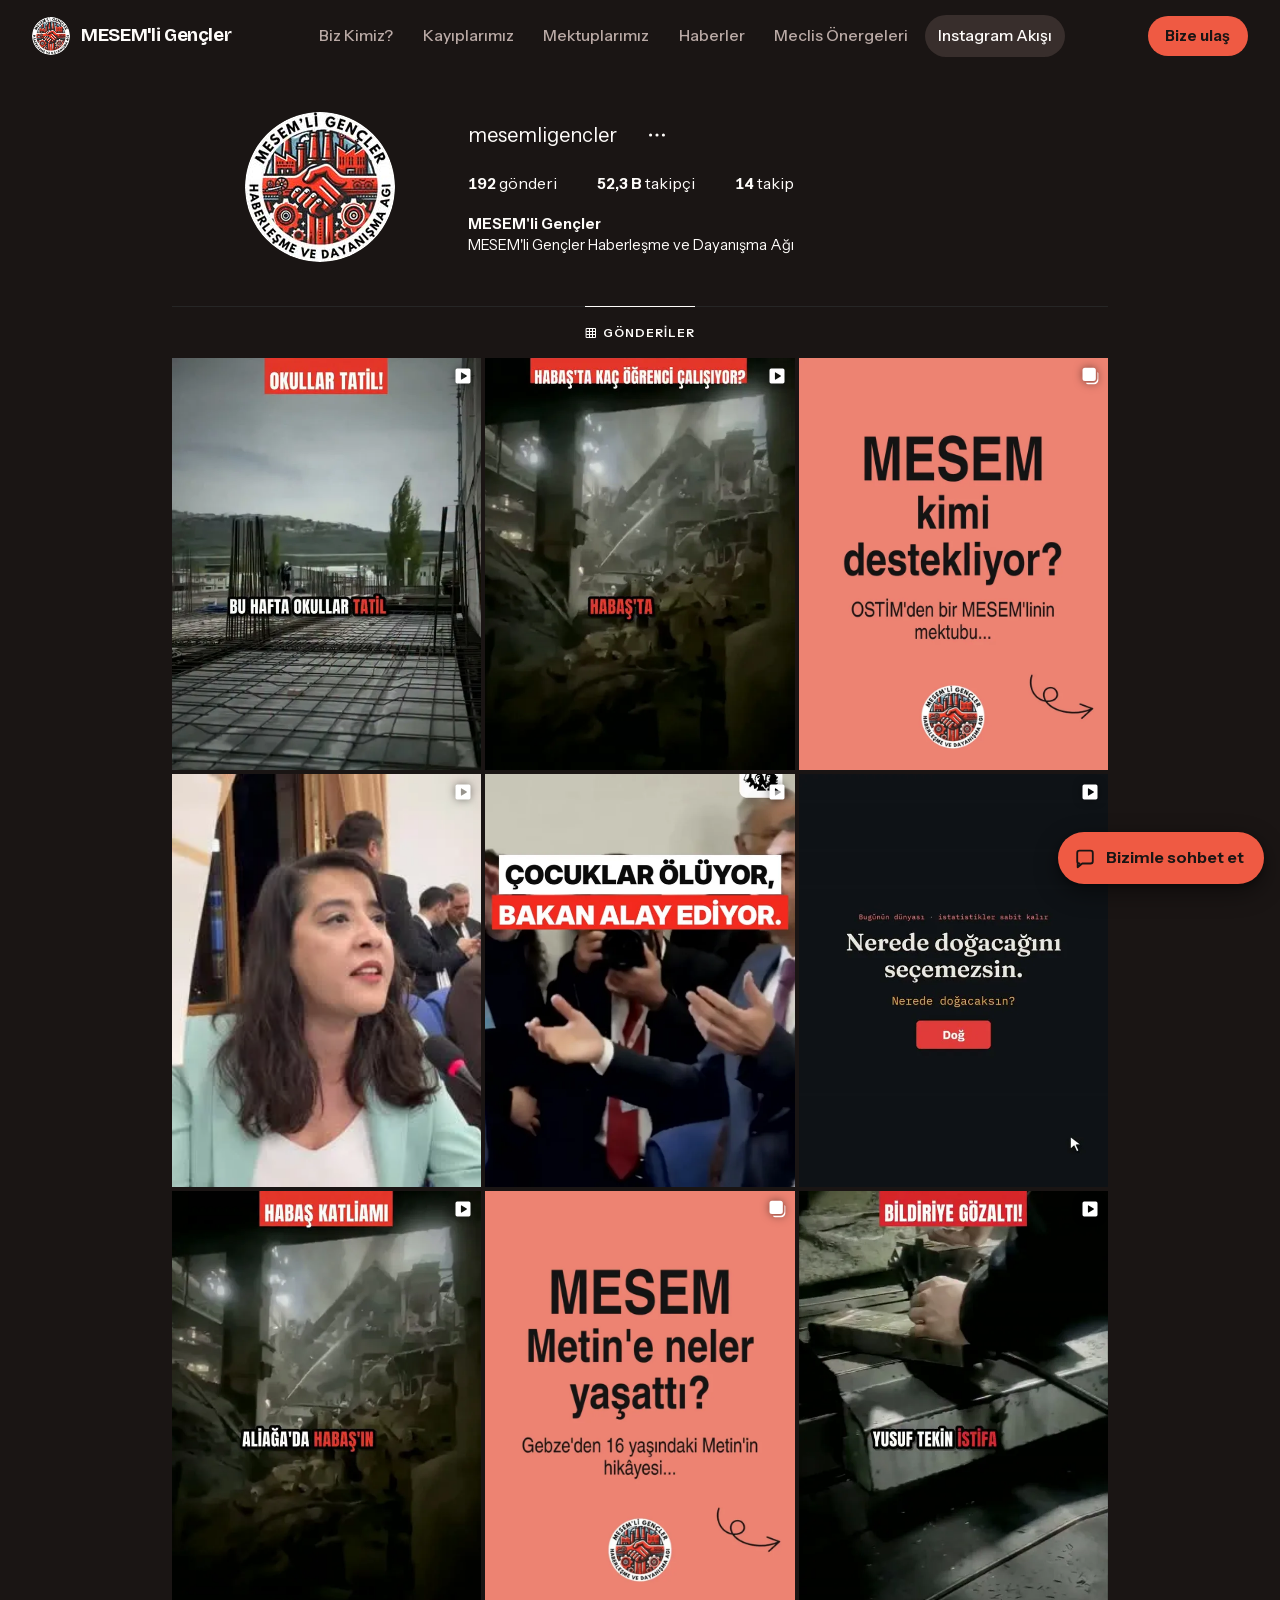
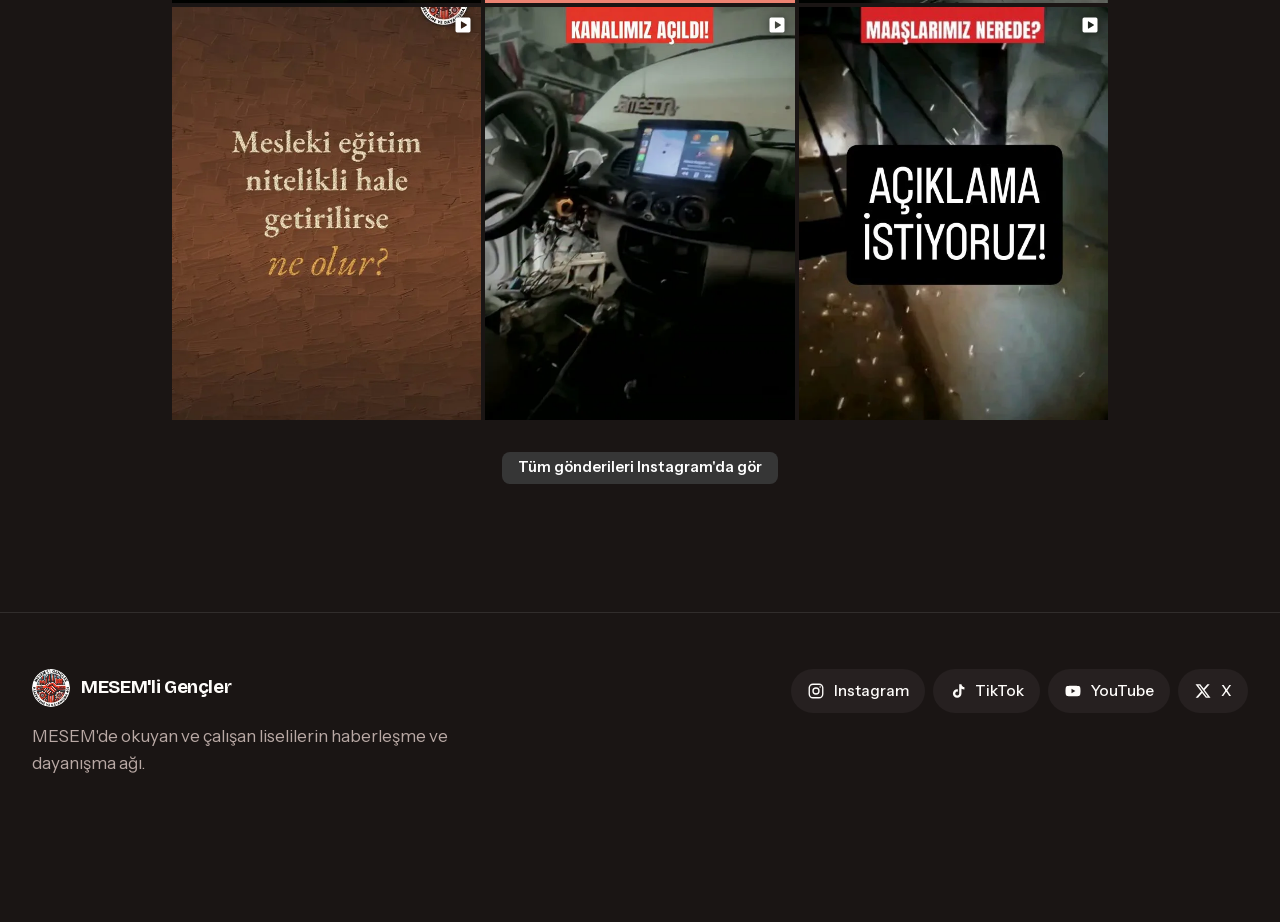
==== commit ffa43606: "fix(frontend): capitalize menu labels and page titles" ====
--- a/akis.html
+++ b/akis.html
@@ -3,7 +3,7 @@
 <head>
   <meta charset="utf-8">
   <meta name="viewport" content="width=device-width, initial-scale=1">
-  <title>Instagram akışı | MESEM'li Gençler</title>
+  <title>Instagram Akışı | MESEM'li Gençler</title>
   <meta name="description" content="MESEM'li Gençler Instagram paylaşımları.">
   <meta name="theme-color" content="#1a1514">
   <link rel="icon" href="assets/logo/profile.jpg">
@@ -16,7 +16,7 @@
   <meta property="og:type" content="website">
   <meta property="og:locale" content="tr_TR">
   <meta property="og:site_name" content="MESEM'li Gençler">
-  <meta property="og:title" content="Instagram akışı | MESEM&#x27;li Gençler">
+  <meta property="og:title" content="Instagram Akışı | MESEM&#x27;li Gençler">
   <meta property="og:description" content="MESEM&#x27;li Gençler Instagram paylaşımları.">
   <meta property="og:url" content="https://mesemligencler.com/akis.html">
   <meta property="og:image" content="https://mesemligencler.com/og.jpg">
@@ -32,7 +32,7 @@
   <header class="site-header">
     <div class="wrap site-header__inner">
       <a class="brand" href="./"><img src="assets/logo/profile.jpg" alt="" width="38" height="38">MESEM'li Gençler</a>
-      <nav class="nav" aria-label="Ana menü"><a href="biz-kimiz.html">Biz kimiz</a><a href="kayiplar.html">Kayıplarımız</a><a href="mektuplar.html">Mektuplarımız</a><a href="haberler.html">Haberler</a><a href="onergeler.html">Meclis önergeleri</a><a href="akis.html" aria-current="page">Instagram akışı</a></nav>
+      <nav class="nav" aria-label="Ana menü"><a href="biz-kimiz.html">Biz Kimiz?</a><a href="kayiplar.html">Kayıplarımız</a><a href="mektuplar.html">Mektuplarımız</a><a href="haberler.html">Haberler</a><a href="onergeler.html">Meclis Önergeleri</a><a href="akis.html" aria-current="page">Instagram Akışı</a></nav>
       <div class="header-actions">
         <a class="nav-cta" href="iletisim.html">Bize ulaş</a>
         
@@ -41,14 +41,14 @@
     </div>
   </header>
   <div class="mobile-menu" id="mobile-menu">
-    <nav aria-label="Mobil menü"><a href="./">Talepler</a><a href="biz-kimiz.html">Biz kimiz</a><a href="kayiplar.html">Kayıplarımız</a><a href="mektuplar.html">Mektuplarımız</a><a href="haberler.html">Haberler</a><a href="onergeler.html">Meclis önergeleri</a><a href="akis.html" aria-current="page">Instagram akışı</a></nav>
+    <nav aria-label="Mobil menü"><a href="./">Talepler</a><a href="biz-kimiz.html">Biz Kimiz?</a><a href="kayiplar.html">Kayıplarımız</a><a href="mektuplar.html">Mektuplarımız</a><a href="haberler.html">Haberler</a><a href="onergeler.html">Meclis Önergeleri</a><a href="akis.html" aria-current="page">Instagram Akışı</a></nav>
     <a class="mobile-menu__cta" href="iletisim.html">Bize ulaş</a>
     <div class="social"><a href="https://www.instagram.com/mesemligencler/" target="_blank" rel="noopener"><svg viewBox="0 0 24 24" fill="none" stroke="currentColor" stroke-width="1.8" aria-hidden="true"><rect x="3" y="3" width="18" height="18" rx="5"/><circle cx="12" cy="12" r="4"/><circle cx="17.5" cy="6.5" r="1" fill="currentColor" stroke="none"/></svg><span>Instagram</span></a><a href="https://www.tiktok.com/@mesemligencler" target="_blank" rel="noopener"><svg viewBox="0 0 24 24" fill="currentColor" aria-hidden="true"><path d="M16.6 3c.4 2.2 1.8 3.7 4 4v3.1c-1.5 0-2.9-.4-4-1.1v6.3a5.7 5.7 0 1 1-5.7-5.7c.3 0 .6 0 .9.1v3.2a2.6 2.6 0 1 0 1.8 2.4V3h3Z"/></svg><span>TikTok</span></a><a href="https://www.youtube.com/@MESEMliGencler2024" target="_blank" rel="noopener"><svg viewBox="0 0 24 24" fill="currentColor" aria-hidden="true"><path d="M21.6 7.2a2.5 2.5 0 0 0-1.8-1.8C18.2 5 12 5 12 5s-6.2 0-7.8.4A2.5 2.5 0 0 0 2.4 7.2C2 8.8 2 12 2 12s0 3.2.4 4.8a2.5 2.5 0 0 0 1.8 1.8C5.8 19 12 19 12 19s6.2 0 7.8-.4a2.5 2.5 0 0 0 1.8-1.8c.4-1.6.4-4.8.4-4.8s0-3.2-.4-4.8ZM10 15V9l5.2 3L10 15Z"/></svg><span>YouTube</span></a><a href="https://x.com/mesemligencler" target="_blank" rel="noopener"><svg viewBox="0 0 24 24" fill="currentColor" aria-hidden="true"><path d="M17.8 3h3.1l-6.8 7.7L22 21h-6.2l-4.9-6.3L5.3 21H2.2l7.3-8.3L2 3h6.4l4.4 5.8L17.8 3Zm-1.1 16.2h1.7L7.4 4.7H5.6l11.1 14.5Z"/></svg><span>X</span></a></div>
   </div>
   <!--/header-->
 
   <main>
-    <h1 class="visually-hidden">Instagram akışı: paylaşımlarımız</h1>
+    <h1 class="visually-hidden">Instagram Akışı: paylaşımlarımız</h1>
     <div class="ig" data-ig></div>
   </main>
   <!--footer-->
